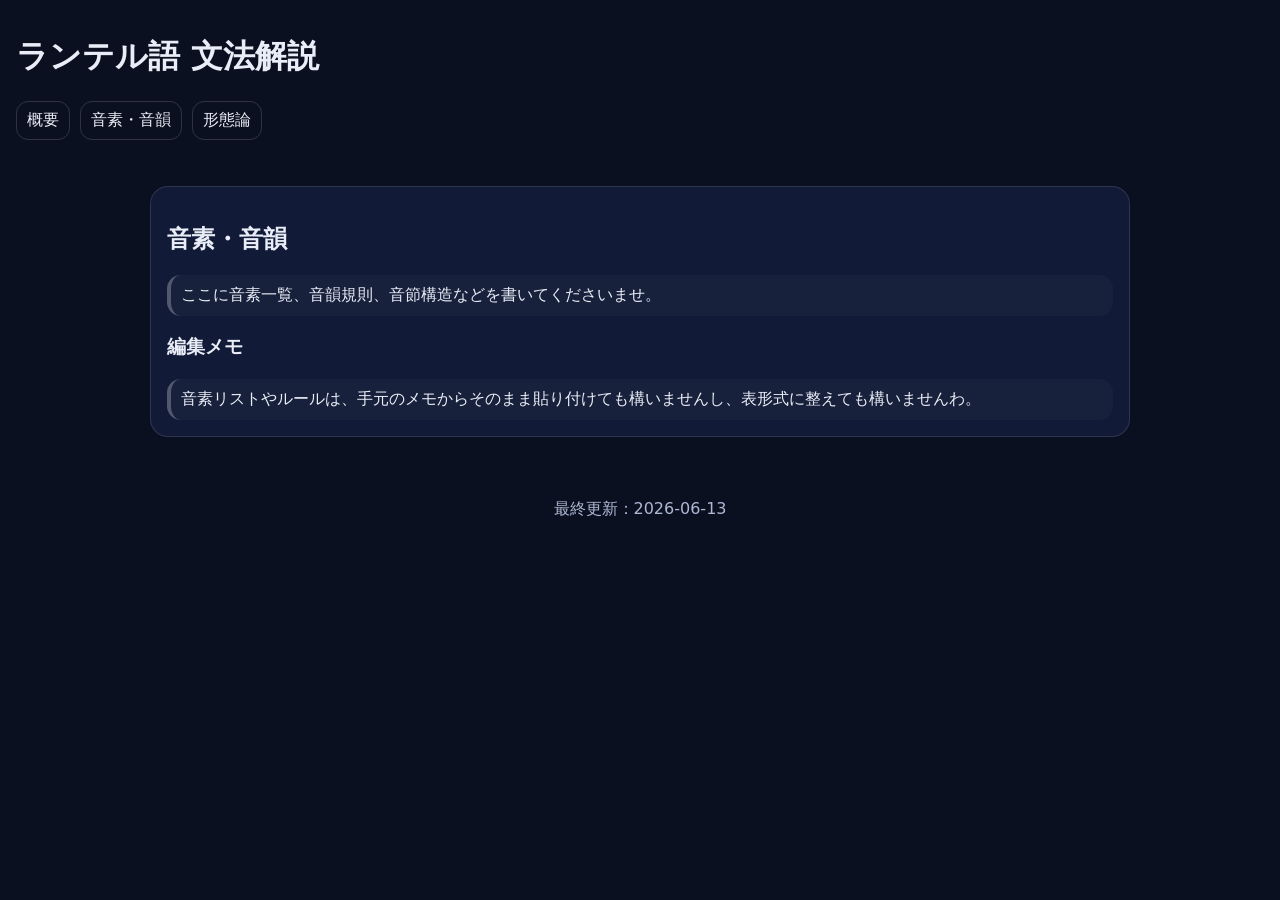
==== phonology.html @ e150353f "Create phonology.html" ====
<!DOCTYPE html>
<html lang="ja">
<head>
  <meta charset="UTF-8" />
  <meta name="viewport" content="width=device-width, initial-scale=1" />
  <title>音素・音韻 | ランテル語</title>
  <link rel="stylesheet" href="style.css" />
</head>
<body>
  <header class="site-header">
    <h1>ランテル語 文法解説</h1>
    <nav class="nav">
      <a href="index.html#overview">概要</a>
      <a href="phonology.html">音素・音韻</a>
      <a href="morphology.html">形態論</a>
    </nav>
  </header>

  <main class="container">
    <section class="card">
      <h2>音素・音韻</h2>
      <div class="editable">
        ここに音素一覧、音韻規則、音節構造などを書いてくださいませ。
      </div>

      <h3>編集メモ</h3>
      <div class="editable">
        音素リストやルールは、手元のメモからそのまま貼り付けても構いませんし、表形式に整えても構いませんわ。
      </div>
    </section>
  </main>

  <footer class="site-footer">
    最終更新：2026-06-13
  </footer>
</body>
</html>
---- style.css ----
:root{--bg:#0b1020;--card:#111a36;--text:#e9edf7;--muted:#aeb7d4;}
body{margin:0;font-family:system-ui,Roboto,Helvetica,Arial;background:var(--bg);color:var(--text);} 
a{text-decoration:none;color:inherit;} 
.site-header{padding:14px 16px;background:rgba(11,16,32,.9);position:sticky;top:0;z-index:10;} 
.nav{display:flex;gap:10px;flex-wrap:wrap;} 
.nav a{padding:8px 10px;border-radius:12px;border:1px solid rgba(255,255,255,.15);} 
.container{max-width:980px;margin:0 auto;padding:18px;} 
.card{margin:14px 0;padding:16px;border-radius:18px;background:var(--card);border:1px solid rgba(255,255,255,.12);} 
.editable{margin-top:8px;padding:10px;border-left:4px solid rgba(255,255,255,.25);background:rgba(255,255,255,.03);border-radius:14px;} 
.site-footer{text-align:center;color:var(--muted);padding:30px 10px;}
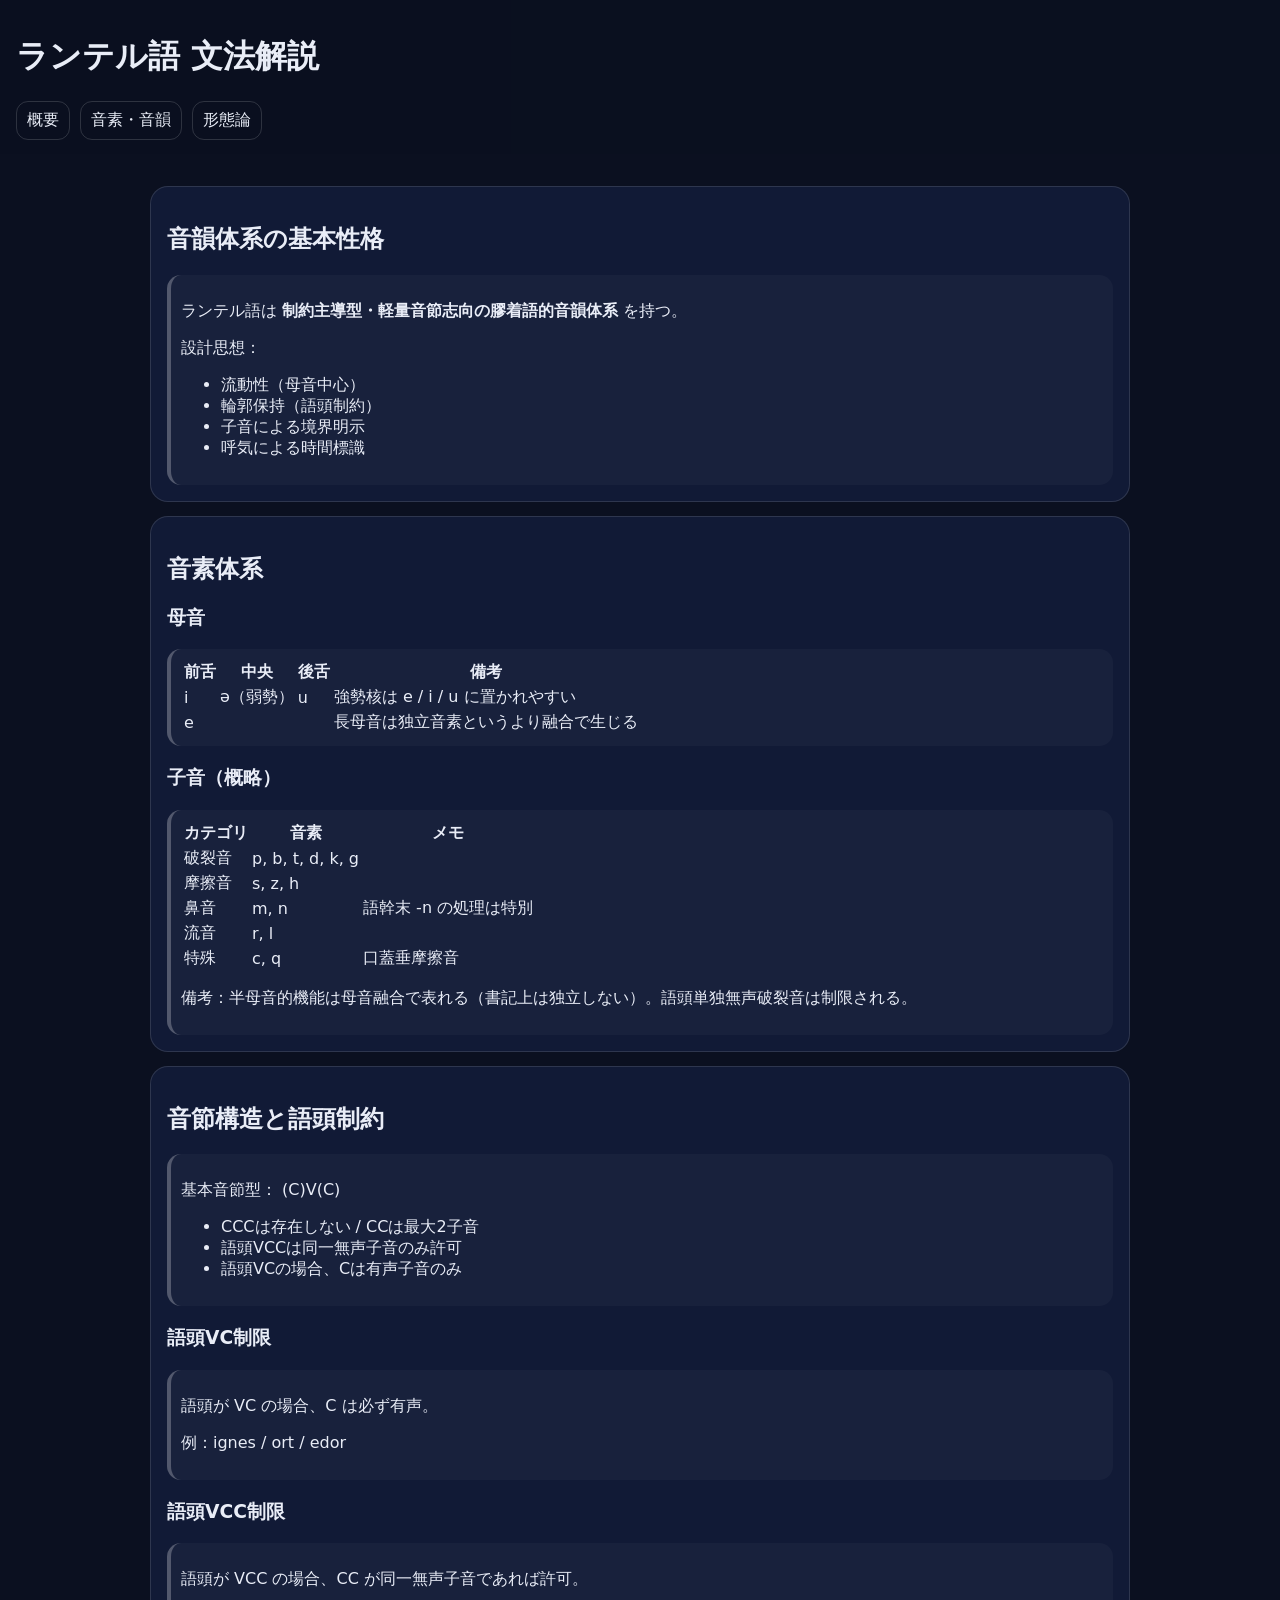
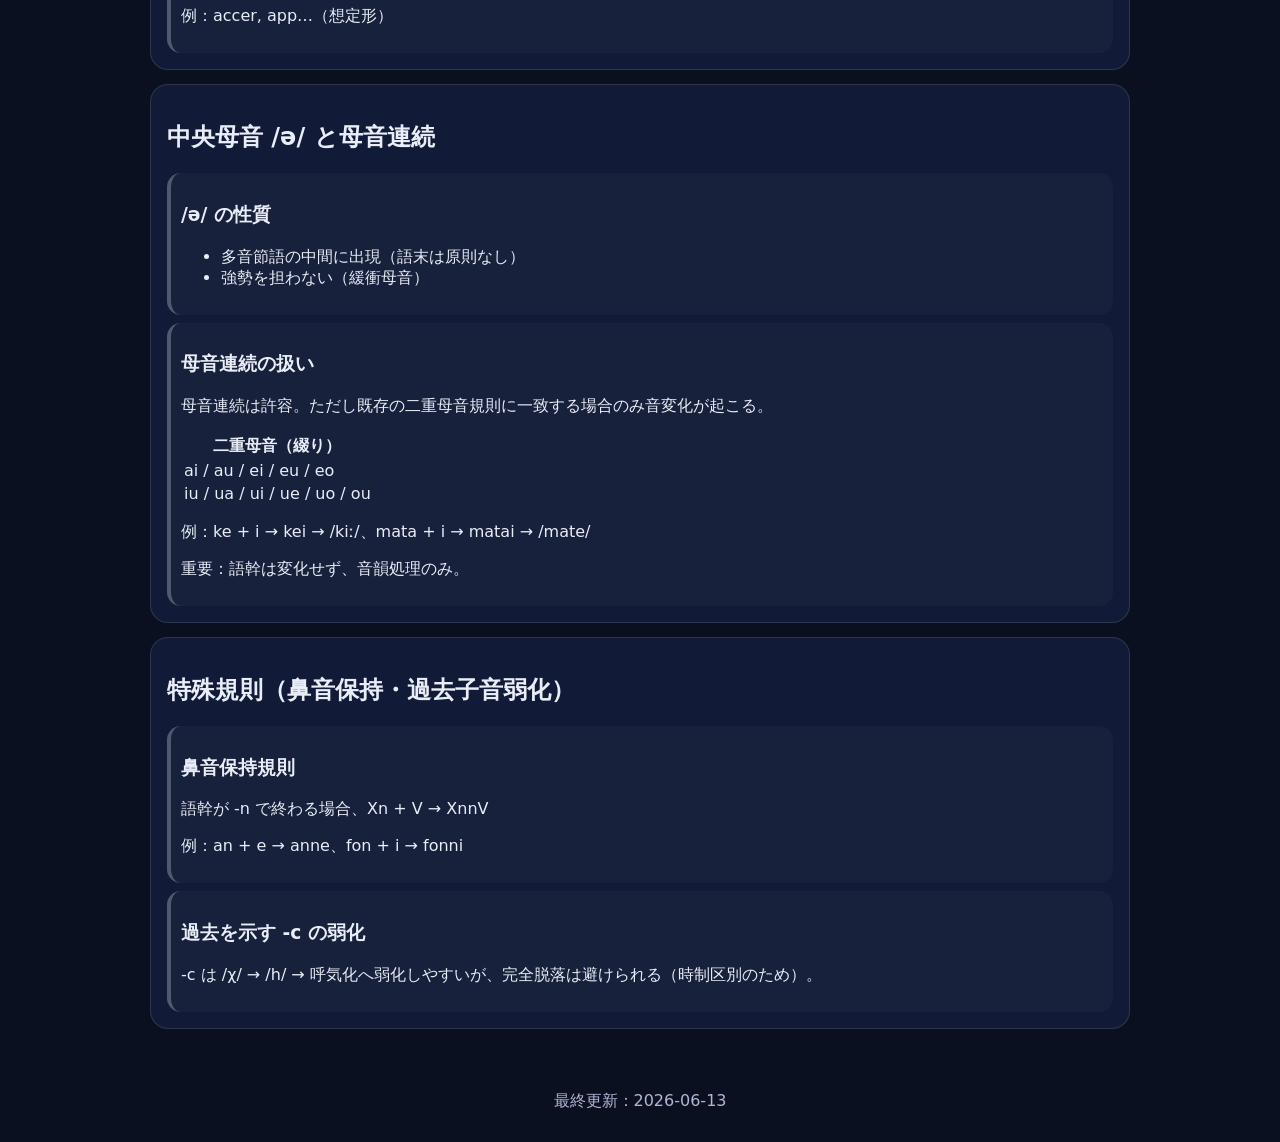
==== commit 46ce46e3: "Update phonology.html" ====
--- a/phonology.html
+++ b/phonology.html
@@ -18,20 +18,112 @@
 
   <main class="container">
     <section class="card">
-      <h2>音素・音韻</h2>
+      <h2>音韻体系の基本性格</h2>
       <div class="editable">
-        ここに音素一覧、音韻規則、音節構造などを書いてくださいませ。
+        <p>ランテル語は <strong>制約主導型・軽量音節志向の膠着語的音韻体系</strong> を持つ。</p>
+        <p>設計思想：</p>
+        <ul>
+          <li>流動性（母音中心）</li>
+          <li>輪郭保持（語頭制約）</li>
+          <li>子音による境界明示</li>
+          <li>呼気による時間標識</li>
+        </ul>
+      </div>
+    </section>
+
+    <section class="card">
+      <h2>音素体系</h2>
+      <h3>母音</h3>
+      <div class="editable">
+        <table class="table">
+          <thead><tr><th>前舌</th><th>中央</th><th>後舌</th><th>備考</th></tr></thead>
+          <tbody>
+            <tr><td>i</td><td>ə（弱勢）</td><td>u</td><td>強勢核は e / i / u に置かれやすい</td></tr>
+            <tr><td>e</td><td></td><td></td><td>長母音は独立音素というより融合で生じる</td></tr>
+          </tbody>
+        </table>
       </div>
 
-      <h3>編集メモ</h3>
+      <h3>子音（概略）</h3>
       <div class="editable">
-        音素リストやルールは、手元のメモからそのまま貼り付けても構いませんし、表形式に整えても構いませんわ。
+        <table class="table">
+          <thead><tr><th>カテゴリ</th><th>音素</th><th>メモ</th></tr></thead>
+          <tbody>
+            <tr><td>破裂音</td><td>p, b, t, d, k, g</td><td></td></tr>
+            <tr><td>摩擦音</td><td>s, z, h</td><td></td></tr>
+            <tr><td>鼻音</td><td>m, n</td><td>語幹末 -n の処理は特別</td></tr>
+            <tr><td>流音</td><td>r, l</td><td></td></tr>
+            <tr><td>特殊</td><td>c, q</td><td>口蓋垂摩擦音</td></tr>
+          </tbody>
+        </table>
+        <p>備考：半母音的機能は母音融合で表れる（書記上は独立しない）。語頭単独無声破裂音は制限される。</p>
+      </div>
+    </section>
+
+    <section class="card">
+      <h2>音節構造と語頭制約</h2>
+      <div class="editable">
+        <p>基本音節型： (C)V(C)</p>
+        <ul>
+          <li>CCCは存在しない / CCは最大2子音</li>
+          <li>語頭VCCは同一無声子音のみ許可</li>
+          <li>語頭VCの場合、Cは有声子音のみ</li>
+        </ul>
+      </div>
+
+      <h3>語頭VC制限</h3>
+      <div class="editable">
+        <p>語頭が VC の場合、C は必ず有声。</p>
+        <p>例：ignes / ort / edor</p>
+      </div>
+
+      <h3>語頭VCC制限</h3>
+      <div class="editable">
+        <p>語頭が VCC の場合、CC が同一無声子音であれば許可。</p>
+        <p>例：accer, app…（想定形）</p>
+      </div>
+    </section>
+
+    <section class="card">
+      <h2>中央母音 /ə/ と母音連続</h2>
+      <div class="editable">
+        <h3>/ə/ の性質</h3>
+        <ul>
+          <li>多音節語の中間に出現（語末は原則なし）</li>
+          <li>強勢を担わない（緩衝母音）</li>
+        </ul>
+      </div>
+
+      <div class="editable">
+        <h3>母音連続の扱い</h3>
+        <p>母音連続は許容。ただし既存の二重母音規則に一致する場合のみ音変化が起こる。</p>
+        <table class="table">
+          <thead><tr><th>二重母音（綴り）</th></tr></thead>
+          <tbody>
+            <tr><td>ai / au / ei / eu / eo</td></tr>
+            <tr><td>iu / ua / ui / ue / uo / ou</td></tr>
+          </tbody>
+        </table>
+        <p>例：ke + i → kei → /kiː/、mata + i → matai → /mate/</p>
+        <p>重要：語幹は変化せず、音韻処理のみ。</p>
+      </div>
+    </section>
+
+    <section class="card">
+      <h2>特殊規則（鼻音保持・過去子音弱化）</h2>
+      <div class="editable">
+        <h3>鼻音保持規則</h3>
+        <p>語幹が -n で終わる場合、Xn + V → XnnV</p>
+        <p>例：an + e → anne、fon + i → fonni</p>
+      </div>
+
+      <div class="editable">
+        <h3>過去を示す -c の弱化</h3>
+        <p>-c は /χ/ → /h/ → 呼気化へ弱化しやすいが、完全脱落は避けられる（時制区別のため）。</p>
       </div>
     </section>
   </main>
 
-  <footer class="site-footer">
-    最終更新：2026-06-13
-  </footer>
+  <footer class="site-footer">最終更新：2026-06-13</footer>
 </body>
 </html>
